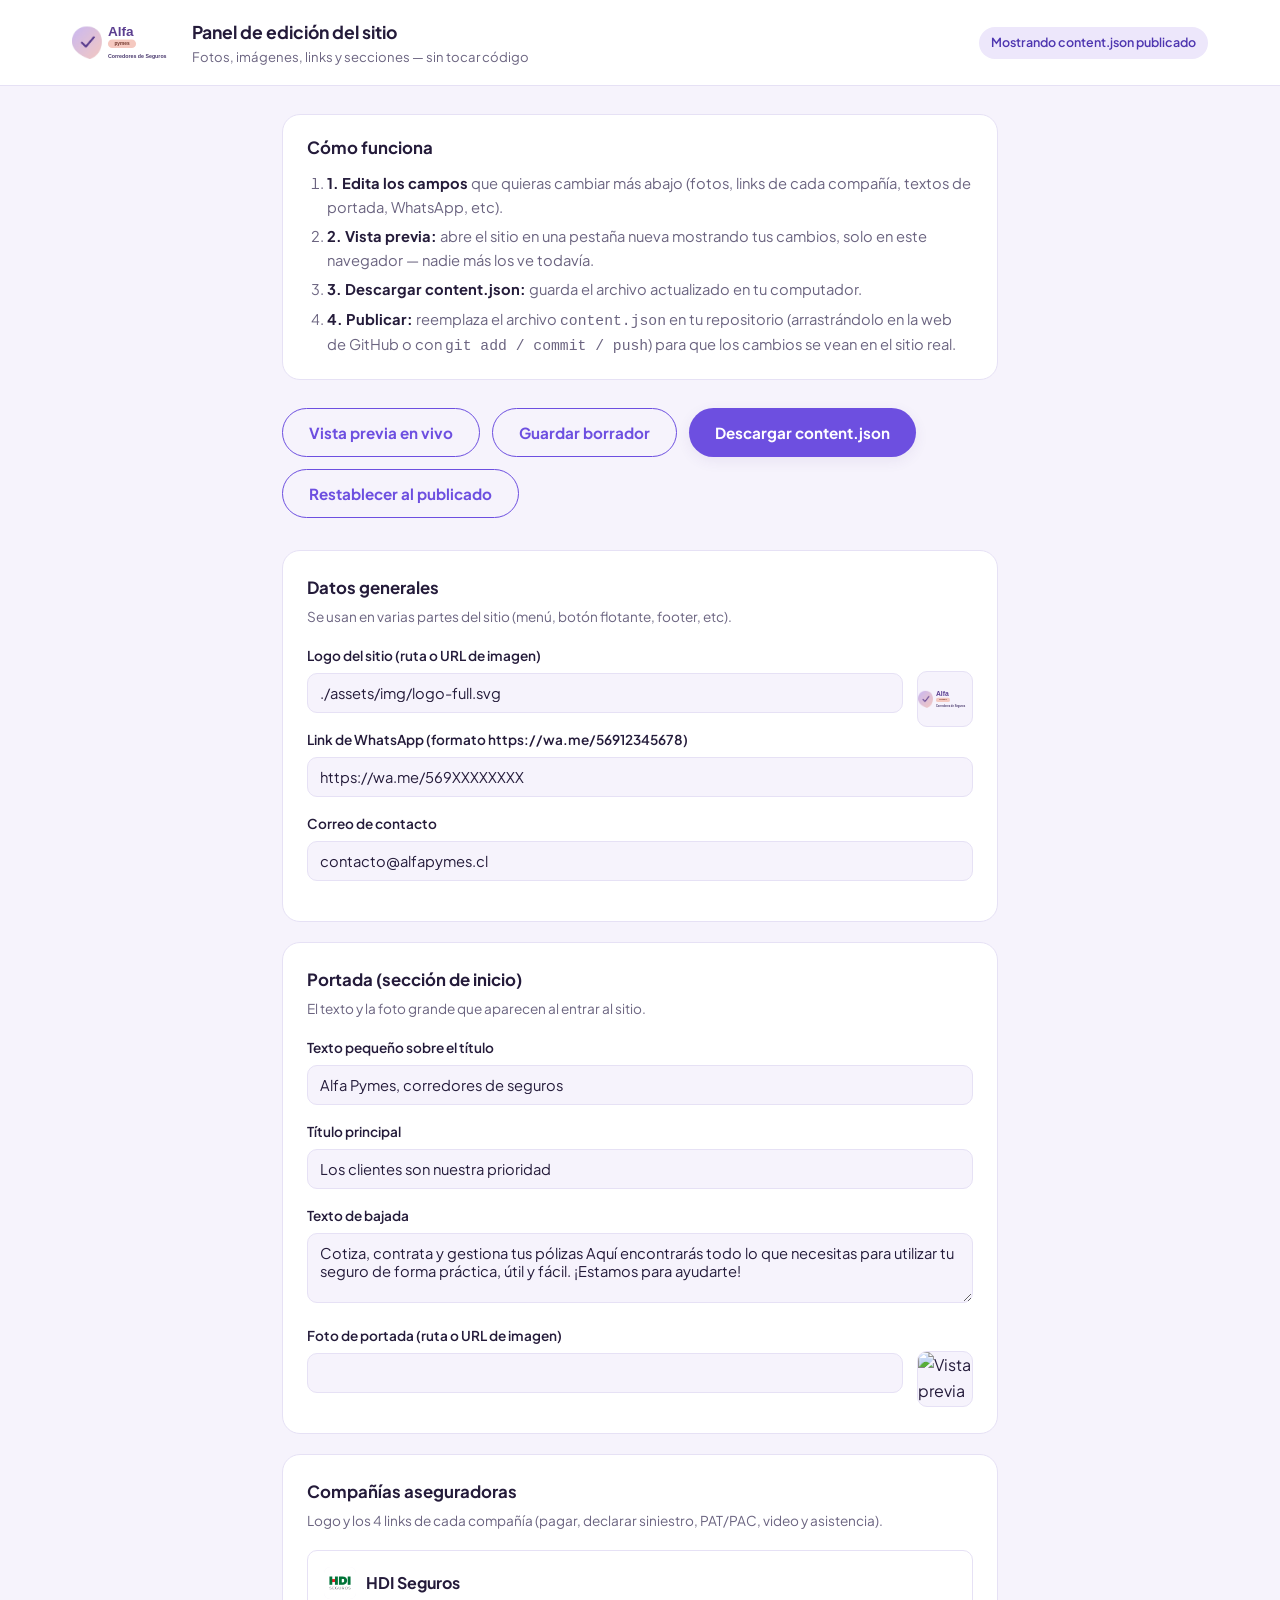
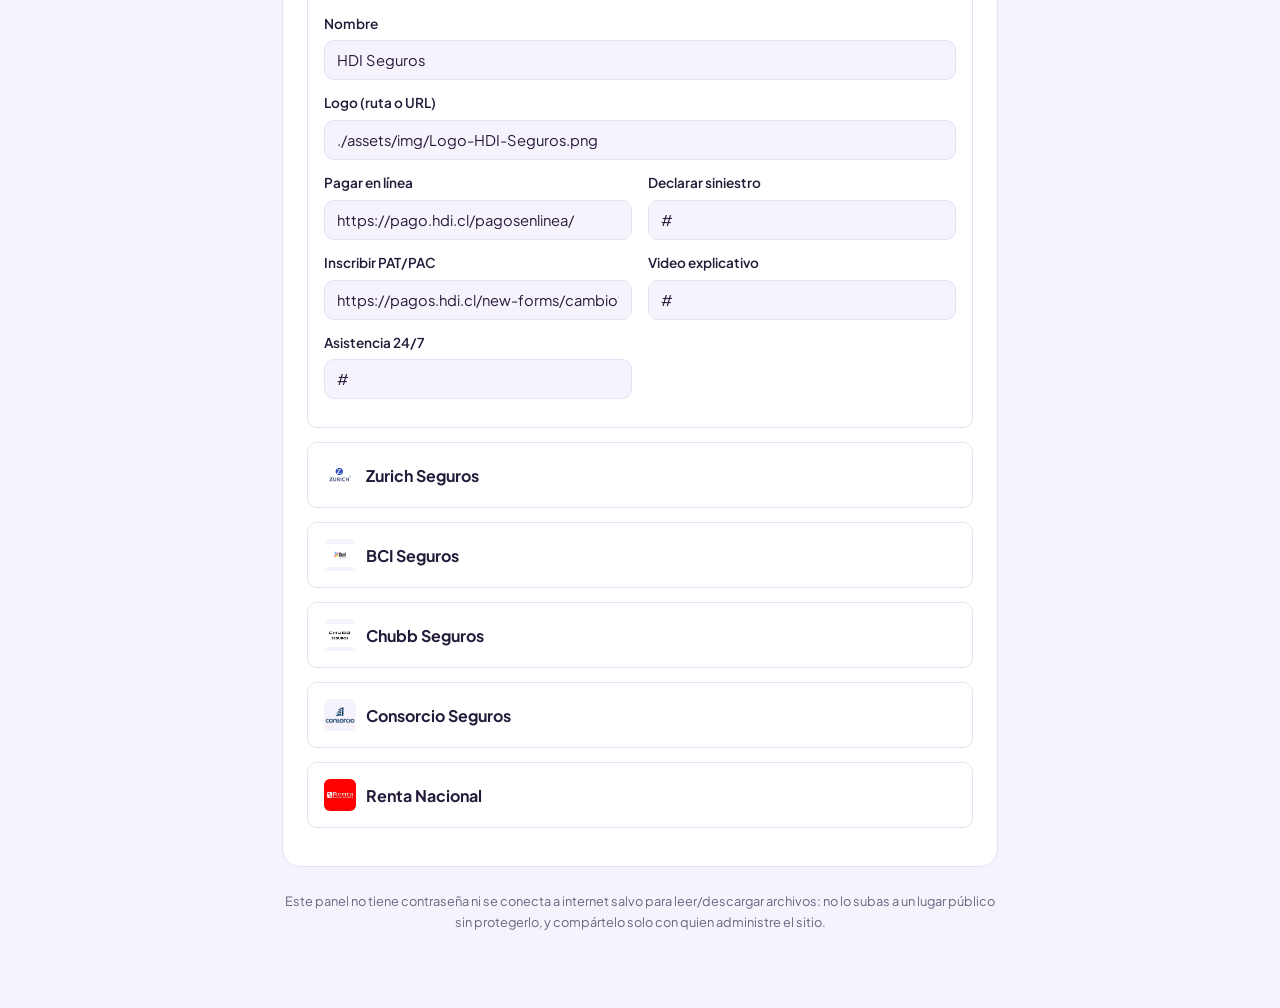
==== admin.html @ 81bb31bd "Fix: botón WhatsApp superpuesto en menú móvil y scroll horizontal al abrir/cerrar menú" ====
<!doctype html>
<html lang="es">
  <head>
    <meta charset="UTF-8" />
    <meta name="viewport" content="width=device-width, initial-scale=1.0" />
    <title>Panel de edición — Alfa Pymes</title>
    <meta name="robots" content="noindex, nofollow" />

    <link rel="preconnect" href="https://fonts.googleapis.com" />
    <link rel="preconnect" href="https://fonts.gstatic.com" crossorigin />
    <link
      href="https://fonts.googleapis.com/css2?family=Plus+Jakarta+Sans:wght@400;500;600;700;800&display=swap"
      rel="stylesheet"
    />
    <link rel="stylesheet" href="./assets/css/style.css" />
    <link rel="stylesheet" href="./assets/css/admin.css" />
  </head>
  <body class="admin-body">
    <header class="admin-header">
      <div class="container admin-header-inner">
        <div style="display:flex; align-items:center; gap:12px;">
          <img src="./assets/img/logo-full.svg" alt="Alfa Pymes" class="logo-img" />
          <div>
            <h1>Panel de edición del sitio</h1>
            <p>Fotos, imágenes, links y secciones — sin tocar código</p>
          </div>
        </div>
        <span id="admin-status" class="admin-status">Cargando…</span>
      </div>
    </header>

    <main class="container" style="max-width: 780px;">
      <div class="admin-intro">
        <h2>Cómo funciona</h2>
        <ol>
          <li><strong>1. Edita los campos</strong> que quieras cambiar más abajo (fotos, links de cada compañía, textos de portada, WhatsApp, etc).</li>
          <li><strong>2. Vista previa:</strong> abre el sitio en una pestaña nueva mostrando tus cambios, solo en este navegador — nadie más los ve todavía.</li>
          <li><strong>3. Descargar content.json:</strong> guarda el archivo actualizado en tu computador.</li>
          <li><strong>4. Publicar:</strong> reemplaza el archivo <code>content.json</code> en tu repositorio (arrastrándolo en la web de GitHub o con <code>git add / commit / push</code>) para que los cambios se vean en el sitio real.</li>
        </ol>
      </div>

      <div class="admin-actions">
        <button id="btn-preview" class="btn btn-outline" type="button">Vista previa en vivo</button>
        <button id="btn-save-draft" class="btn btn-outline" type="button">Guardar borrador</button>
        <button id="btn-download" class="btn btn-primary" type="button">Descargar content.json</button>
        <button id="btn-reset" class="btn btn-outline" type="button">Restablecer al publicado</button>
      </div>

      <!-- ============ DATOS GENERALES ============ -->
      <section class="admin-section">
        <h2>Datos generales</h2>
        <p class="hint">Se usan en varias partes del sitio (menú, botón flotante, footer, etc).</p>

        <div class="admin-field-row">
          <div class="admin-field">
            <label for="site.logoUrl">Logo del sitio (ruta o URL de imagen)</label>
            <input type="text" id="site.logoUrl" data-path="site.logoUrl" data-preview="preview-logo" />
          </div>
          <img id="preview-logo" class="admin-preview-thumb" alt="Vista previa del logo" />
        </div>

        <div class="admin-field">
          <label for="site.whatsappUrl">Link de WhatsApp (formato https://wa.me/56912345678)</label>
          <input type="text" id="site.whatsappUrl" data-path="site.whatsappUrl" />
        </div>

        <div class="admin-field">
          <label for="site.email">Correo de contacto</label>
          <input type="text" id="site.email" data-path="site.email" />
        </div>
      </section>

      <!-- ============ PORTADA / HERO ============ -->
      <section class="admin-section">
        <h2>Portada (sección de inicio)</h2>
        <p class="hint">El texto y la foto grande que aparecen al entrar al sitio.</p>

        <div class="admin-field">
          <label for="hero.eyebrow">Texto pequeño sobre el título</label>
          <input type="text" id="hero.eyebrow" data-path="hero.eyebrow" />
        </div>
        <div class="admin-field">
          <label for="hero.titulo">Título principal</label>
          <input type="text" id="hero.titulo" data-path="hero.titulo" />
        </div>
        <div class="admin-field">
          <label for="hero.bajada">Texto de bajada</label>
          <textarea id="hero.bajada" data-path="hero.bajada"></textarea>
        </div>
        <div class="admin-field-row">
          <div class="admin-field">
            <label for="hero.imagenUrl">Foto de portada (ruta o URL de imagen)</label>
            <input type="text" id="hero.imagenUrl" data-path="hero.imagenUrl" data-preview="preview-hero" />
          </div>
          <img id="preview-hero" class="admin-preview-thumb" alt="Vista previa de la foto de portada" />
        </div>
      </section>

      <!-- ============ COMPAÑÍAS ============ -->
      <section class="admin-section">
        <h2>Compañías aseguradoras</h2>
        <p class="hint">Logo y los 4 links de cada compañía (pagar, declarar siniestro, PAT/PAC, video y asistencia).</p>

        <!-- Se repite un bloque por cada una de las 6 compañías (índice 0 a 5) -->
        <details class="company-block" open>
          <summary><img id="preview-c0" alt="" /> HDI Seguros</summary>
          <div class="admin-field">
            <label for="companias.0.nombre">Nombre</label>
            <input type="text" id="companias.0.nombre" data-path="companias.0.nombre" />
          </div>
          <div class="admin-field-row">
            <div class="admin-field">
              <label for="companias.0.logoUrl">Logo (ruta o URL)</label>
              <input type="text" id="companias.0.logoUrl" data-path="companias.0.logoUrl" data-preview="preview-c0" />
            </div>
          </div>
          <div class="grid-2">
            <div class="admin-field"><label for="companias.0.pagarUrl">Pagar en línea</label><input type="text" id="companias.0.pagarUrl" data-path="companias.0.pagarUrl" /></div>
            <div class="admin-field"><label for="companias.0.siniestroUrl">Declarar siniestro</label><input type="text" id="companias.0.siniestroUrl" data-path="companias.0.siniestroUrl" /></div>
            <div class="admin-field"><label for="companias.0.patpacUrl">Inscribir PAT/PAC</label><input type="text" id="companias.0.patpacUrl" data-path="companias.0.patpacUrl" /></div>
            <div class="admin-field"><label for="companias.0.videoUrl">Video explicativo</label><input type="text" id="companias.0.videoUrl" data-path="companias.0.videoUrl" /></div>
            <div class="admin-field"><label for="companias.0.asistenciaUrl">Asistencia 24/7</label><input type="text" id="companias.0.asistenciaUrl" data-path="companias.0.asistenciaUrl" /></div>
          </div>
        </details>

        <details class="company-block">
          <summary><img id="preview-c1" alt="" /> Zurich Seguros</summary>
          <div class="admin-field">
            <label for="companias.1.nombre">Nombre</label>
            <input type="text" id="companias.1.nombre" data-path="companias.1.nombre" />
          </div>
          <div class="admin-field-row">
            <div class="admin-field">
              <label for="companias.1.logoUrl">Logo (ruta o URL)</label>
              <input type="text" id="companias.1.logoUrl" data-path="companias.1.logoUrl" data-preview="preview-c1" />
            </div>
          </div>
          <div class="grid-2">
            <div class="admin-field"><label for="companias.1.pagarUrl">Pagar en línea</label><input type="text" id="companias.1.pagarUrl" data-path="companias.1.pagarUrl" /></div>
            <div class="admin-field"><label for="companias.1.siniestroUrl">Declarar siniestro</label><input type="text" id="companias.1.siniestroUrl" data-path="companias.1.siniestroUrl" /></div>
            <div class="admin-field"><label for="companias.1.patpacUrl">Inscribir PAT/PAC</label><input type="text" id="companias.1.patpacUrl" data-path="companias.1.patpacUrl" /></div>
            <div class="admin-field"><label for="companias.1.videoUrl">Video explicativo</label><input type="text" id="companias.1.videoUrl" data-path="companias.1.videoUrl" /></div>
            <div class="admin-field"><label for="companias.1.asistenciaUrl">Asistencia 24/7</label><input type="text" id="companias.1.asistenciaUrl" data-path="companias.1.asistenciaUrl" /></div>
          </div>
        </details>

        <details class="company-block">
          <summary><img id="preview-c2" alt="" /> BCI Seguros</summary>
          <div class="admin-field">
            <label for="companias.2.nombre">Nombre</label>
            <input type="text" id="companias.2.nombre" data-path="companias.2.nombre" />
          </div>
          <div class="admin-field-row">
            <div class="admin-field">
              <label for="companias.2.logoUrl">Logo (ruta o URL)</label>
              <input type="text" id="companias.2.logoUrl" data-path="companias.2.logoUrl" data-preview="preview-c2" />
            </div>
          </div>
          <div class="grid-2">
            <div class="admin-field"><label for="companias.2.pagarUrl">Pagar en línea</label><input type="text" id="companias.2.pagarUrl" data-path="companias.2.pagarUrl" /></div>
            <div class="admin-field"><label for="companias.2.siniestroUrl">Declarar siniestro</label><input type="text" id="companias.2.siniestroUrl" data-path="companias.2.siniestroUrl" /></div>
            <div class="admin-field"><label for="companias.2.patpacUrl">Inscribir PAT/PAC</label><input type="text" id="companias.2.patpacUrl" data-path="companias.2.patpacUrl" /></div>
            <div class="admin-field"><label for="companias.2.videoUrl">Video explicativo</label><input type="text" id="companias.2.videoUrl" data-path="companias.2.videoUrl" /></div>
            <div class="admin-field"><label for="companias.2.asistenciaUrl">Asistencia 24/7</label><input type="text" id="companias.2.asistenciaUrl" data-path="companias.2.asistenciaUrl" /></div>
          </div>
        </details>

        <details class="company-block">
          <summary><img id="preview-c3" alt="" /> Chubb Seguros</summary>
          <div class="admin-field">
            <label for="companias.3.nombre">Nombre</label>
            <input type="text" id="companias.3.nombre" data-path="companias.3.nombre" />
          </div>
          <div class="admin-field-row">
            <div class="admin-field">
              <label for="companias.3.logoUrl">Logo (ruta o URL)</label>
              <input type="text" id="companias.3.logoUrl" data-path="companias.3.logoUrl" data-preview="preview-c3" />
            </div>
          </div>
          <div class="grid-2">
            <div class="admin-field"><label for="companias.3.pagarUrl">Pagar en línea</label><input type="text" id="companias.3.pagarUrl" data-path="companias.3.pagarUrl" /></div>
            <div class="admin-field"><label for="companias.3.siniestroUrl">Declarar siniestro</label><input type="text" id="companias.3.siniestroUrl" data-path="companias.3.siniestroUrl" /></div>
            <div class="admin-field"><label for="companias.3.patpacUrl">Inscribir PAT/PAC</label><input type="text" id="companias.3.patpacUrl" data-path="companias.3.patpacUrl" /></div>
            <div class="admin-field"><label for="companias.3.videoUrl">Video explicativo</label><input type="text" id="companias.3.videoUrl" data-path="companias.3.videoUrl" /></div>
            <div class="admin-field"><label for="companias.3.asistenciaUrl">Asistencia 24/7</label><input type="text" id="companias.3.asistenciaUrl" data-path="companias.3.asistenciaUrl" /></div>
          </div>
        </details>

        <details class="company-block">
          <summary><img id="preview-c4" alt="" /> Consorcio Seguros</summary>
          <div class="admin-field">
            <label for="companias.4.nombre">Nombre</label>
            <input type="text" id="companias.4.nombre" data-path="companias.4.nombre" />
          </div>
          <div class="admin-field-row">
            <div class="admin-field">
              <label for="companias.4.logoUrl">Logo (ruta o URL)</label>
              <input type="text" id="companias.4.logoUrl" data-path="companias.4.logoUrl" data-preview="preview-c4" />
            </div>
          </div>
          <div class="grid-2">
            <div class="admin-field"><label for="companias.4.pagarUrl">Pagar en línea</label><input type="text" id="companias.4.pagarUrl" data-path="companias.4.pagarUrl" /></div>
            <div class="admin-field"><label for="companias.4.siniestroUrl">Declarar siniestro</label><input type="text" id="companias.4.siniestroUrl" data-path="companias.4.siniestroUrl" /></div>
            <div class="admin-field"><label for="companias.4.patpacUrl">Inscribir PAT/PAC</label><input type="text" id="companias.4.patpacUrl" data-path="companias.4.patpacUrl" /></div>
            <div class="admin-field"><label for="companias.4.videoUrl">Video explicativo</label><input type="text" id="companias.4.videoUrl" data-path="companias.4.videoUrl" /></div>
            <div class="admin-field"><label for="companias.4.asistenciaUrl">Asistencia 24/7</label><input type="text" id="companias.4.asistenciaUrl" data-path="companias.4.asistenciaUrl" /></div>
          </div>
        </details>

        <details class="company-block">
          <summary><img id="preview-c5" alt="" /> Renta Nacional</summary>
          <div class="admin-field">
            <label for="companias.5.nombre">Nombre</label>
            <input type="text" id="companias.5.nombre" data-path="companias.5.nombre" />
          </div>
          <div class="admin-field-row">
            <div class="admin-field">
              <label for="companias.5.logoUrl">Logo (ruta o URL)</label>
              <input type="text" id="companias.5.logoUrl" data-path="companias.5.logoUrl" data-preview="preview-c5" />
            </div>
          </div>
          <div class="grid-2">
            <div class="admin-field"><label for="companias.5.pagarUrl">Pagar en línea</label><input type="text" id="companias.5.pagarUrl" data-path="companias.5.pagarUrl" /></div>
            <div class="admin-field"><label for="companias.5.siniestroUrl">Declarar siniestro</label><input type="text" id="companias.5.siniestroUrl" data-path="companias.5.siniestroUrl" /></div>
            <div class="admin-field"><label for="companias.5.patpacUrl">Inscribir PAT/PAC</label><input type="text" id="companias.5.patpacUrl" data-path="companias.5.patpacUrl" /></div>
            <div class="admin-field"><label for="companias.5.videoUrl">Video explicativo</label><input type="text" id="companias.5.videoUrl" data-path="companias.5.videoUrl" /></div>
            <div class="admin-field"><label for="companias.5.asistenciaUrl">Asistencia 24/7</label><input type="text" id="companias.5.asistenciaUrl" data-path="companias.5.asistenciaUrl" /></div>
          </div>
        </details>
      </section>

      <p style="font-size:0.8rem; color:var(--color-text-light); text-align:center; margin-top:24px;">
        Este panel no tiene contraseña ni se conecta a internet salvo para leer/descargar archivos:
        no lo subas a un lugar público sin protegerlo, y compártelo solo con quien administre el sitio.
      </p>
    </main>

    <div id="admin-toast" class="admin-toast"></div>

    <script src="./assets/js/admin.js"></script>
  </body>
</html>
---- assets/css/style.css ----
/* ============================================
   ALFA PYMES - style.css (mobile-first)
   ============================================ */

*, *::before, *::after { margin: 0; padding: 0; box-sizing: border-box; }

html { scroll-behavior: smooth; scroll-padding-top: 90px; overflow-x: hidden; }
body { overflow-x: hidden; }

img { max-width: 100%; display: block; }
a { text-decoration: none; color: inherit; }
ul { list-style: none; }
button { font-family: inherit; cursor: pointer; border: none; background: none; }

:root {
  --color-primary: #6d4fe0;
  --color-primary-dark: #4e36b0;
  --color-primary-light: #ede7fb;

  --color-accent: #ee9a76;
  --color-accent-soft: #fbe4d8;

  --color-text: #241b3a;
  --color-text-light: #6b6480;

  --color-bg: #ffffff;
  --color-bg-alt: #f6f3fc;
  --color-border: #e6e1f5;

  --footer-bg: #1f1330;

  --font-main: 'Plus Jakarta Sans', sans-serif;
  --container-width: 1200px;
  --radius: 18px;
  --radius-sm: 10px;
  --transition: 0.25s ease;

  --shadow-sm: 0 4px 14px rgba(76, 47, 143, 0.08);
  --shadow-md: 0 12px 32px rgba(76, 47, 143, 0.14);
}

body {
  font-family: var(--font-main);
  color: var(--color-text);
  line-height: 1.6;
  background: var(--color-bg);
}

.container { max-width: var(--container-width); margin: 0 auto; padding-left: 20px; padding-right: 20px; }

.eyebrow {
  font-size: 0.78rem;
  font-weight: 700;
  letter-spacing: 1.5px;
  text-transform: uppercase;
  color: var(--color-primary);
  margin-bottom: 10px;
}
.eyebrow-center { text-align: center; }

.section-title {
  text-align: center;
  font-size: clamp(1.5rem, 4.5vw, 2.1rem);
  font-weight: 800;
  margin-bottom: 12px;
}

.section-lead {
  text-align: center;
  color: var(--color-text-light);
  max-width: 560px;
  margin: 0 auto 36px;
}

/* --------- BOTONES --------- */
.btn {
  display: inline-block;
  padding: 14px 26px;
  border-radius: 999px;
  font-weight: 700;
  font-size: 0.95rem;
  text-align: center;
  transition: transform var(--transition), box-shadow var(--transition), background var(--transition), color var(--transition);
}
.btn-block { width: 100%; }

.btn-primary { background: var(--color-primary); color: #fff; box-shadow: var(--shadow-sm); }
.btn-primary:hover { background: var(--color-primary-dark); transform: translateY(-2px); box-shadow: var(--shadow-md); }

.btn-outline { background: transparent; color: var(--color-primary); border: 1.5px solid var(--color-primary); }
.btn-outline:hover { background: var(--color-primary-light); }

.btn-nav { padding: 10px 20px; font-size: 0.85rem; }

.btn[disabled] { opacity: 0.65; cursor: not-allowed; pointer-events: none; }

/* --------- VALIDACIÓN DE FORMULARIOS --------- */
.field-error {
  display: block;
  color: #c0392b;
  font-size: 0.78rem;
  font-weight: 600;
  line-height: 1.3;
}
.field-error:empty { display: none; }

.is-invalid { border-color: #c0392b !important; background: #fdf1ef !important; }

/* --------- RESULTADO DE COTIZACIÓN --------- */
.quote-result {
  margin-top: 18px;
  background: var(--color-primary-light);
  border: 1px solid var(--color-primary);
  border-radius: var(--radius-sm);
  padding: 14px 16px;
}
.quote-result strong { display: block; color: var(--color-primary-dark); font-size: 1rem; margin-bottom: 4px; }
.quote-result p { font-size: 0.85rem; color: var(--color-text-light); margin: 0; }

/* --------- MENSAJE DE ÉXITO (formularios) --------- */
.form-success {
  background: var(--color-bg-alt);
  border-radius: var(--radius);
  padding: 44px 24px;
  max-width: 720px;
  margin: 0 auto;
  text-align: center;
}
.form-success .material-symbols-outlined { font-size: 44px; color: var(--color-primary); margin-bottom: 10px; }
.form-success h3 { font-size: 1.2rem; margin-bottom: 8px; }
.form-success p { color: var(--color-text-light); margin-bottom: 20px; }

/* --------- SKIP LINK --------- */
.skip-link {
  position: absolute; top: -100px; left: 16px;
  background: var(--color-primary); color: #fff;
  padding: 12px 20px; border-radius: var(--radius-sm);
  z-index: 1000; transition: top var(--transition);
}
.skip-link:focus { top: 16px; }

/* --------- HEADER / NAV --------- */
.main-header {
  position: sticky; top: 0; z-index: 100;
  background: rgba(255, 255, 255, 0.95);
  backdrop-filter: blur(8px);
  transition: box-shadow var(--transition);
}
.main-header.scrolled { box-shadow: var(--shadow-sm); }

.nav-container {
  display: flex; align-items: center; justify-content: space-between;
  gap: 16px; padding-top: 14px; padding-bottom: 14px;
}

.logo { display: flex; align-items: center; }
.logo-img { height: 56px; width: auto; }

.nav-menu {
  position: fixed; top: 0; right: -100%;
  height: 100vh; width: 75%; max-width: 300px;
  background: #fff;
  display: flex; flex-direction: column; align-items: flex-start; gap: 22px;
  padding: 100px 32px;
  box-shadow: var(--shadow-md);
  transition: right var(--transition);
  z-index: 150;
}
.nav-menu.open { right: 0; }

/* Bloquea el scroll del body mientras el menú móvil está abierto (evita el "salto"/desplazamiento) */
body.menu-open { position: fixed; left: 0; right: 0; width: 100%; }

.nav-menu a {
  position: relative;
  font-weight: 600;
  color: var(--color-text-light);
  padding: 4px 0;
  transition: color var(--transition);
}
.nav-menu a:hover, .nav-menu a.active { color: var(--color-primary); }

.nav-actions { display: none; }

.menu-toggle {
  display: block;
  font-size: 28px;
  line-height: 0;
  color: var(--color-primary-dark);
}

/* --------- HERO --------- */
.hero-section {
  padding-top: 40px;
  padding-bottom: 48px;
  background: var(--color-bg-alt);
  overflow: hidden;
}

.hero-container {
  display: grid;
  grid-template-columns: 1fr;
  gap: 36px;
  align-items: start;
}

.hero-content h1 {
  font-size: clamp(2rem, 7vw, 2.75rem);
  font-weight: 800;
  line-height: 1.15;
  margin-bottom: 16px;
}

.hero-lead {
  color: var(--color-text-light);
  margin-bottom: 24px;
  font-size: 1rem;
}

.hero-ctas { display: flex; flex-wrap: wrap; gap: 12px; margin-bottom: 28px; }

.trust-list { display: flex; flex-direction: column; gap: 10px; }
.trust-list li { display: flex; align-items: center; gap: 8px; font-size: 0.9rem; color: var(--color-text-light); font-weight: 600; }
.trust-list .material-symbols-outlined { font-size: 20px; color: var(--color-primary); }

/* Imagen del hero (reemplaza la antigua tarjeta cotizadora) */
.hero-image {
  border-radius: var(--radius);
  box-shadow: var(--shadow-md);
  overflow: hidden;
  background: var(--color-primary-light);
  aspect-ratio: 4 / 5;
}
.hero-image img {
  width: 100%;
  height: 100%;
  object-fit: cover;
  display: block;
}

/* --------- SERVICIOS (prioridad #1) --------- */
.services-section { padding-top: 56px; padding-bottom: 56px; }

.grid-services {
  display: grid;
  grid-template-columns: 1fr;
  gap: 18px;
}

.service-card {
  display: block;
  background: #fff;
  border: 1px solid var(--color-border);
  border-radius: var(--radius);
  padding: 26px 22px;
  transition: transform var(--transition), box-shadow var(--transition), border-color var(--transition);
}
.service-card:hover { transform: translateY(-4px); box-shadow: var(--shadow-md); border-color: transparent; }

.service-icon {
  display: inline-flex; align-items: center; justify-content: center;
  width: 44px; height: 44px;
  border-radius: 12px;
  font-size: 22px;
  margin-bottom: 14px;
}
.icon-a { background: var(--color-primary-light); color: var(--color-primary); }
.icon-b { background: #e3f0fd; color: #2f80ed; }
.icon-c { background: #e3f7ef; color: #16a37a; }
.icon-d { background: var(--color-accent-soft); color: #d97744; }

.service-card h3 { font-size: 1.05rem; margin-bottom: 6px; }
.service-card p { color: var(--color-text-light); font-size: 0.9rem; margin-bottom: 14px; }

.service-link {
  display: inline-flex; align-items: center; gap: 4px;
  font-weight: 700; font-size: 0.85rem; color: var(--color-primary);
}
.service-link .material-symbols-outlined { font-size: 16px; transition: transform var(--transition); }
.service-card:hover .service-link .material-symbols-outlined { transform: translateX(3px); }

/* --------- COMPAÑÍAS (consolidado) --------- */
.companies-section { padding-top: 56px; padding-bottom: 56px; background: var(--color-bg-alt); }

.companies-layout { display: flex; flex-direction: column; gap: 20px; margin-bottom: 20px; }

.grid-companies { display: grid; grid-template-columns: 1fr; gap: 14px; }

.company-card {
  background: #fff;
  border-radius: var(--radius);
  border: 1px solid var(--color-border);
  overflow: hidden;
}
.company-card summary {
  display: flex; align-items: center; gap: 12px;
  padding: 18px 20px;
  cursor: pointer;
  list-style: none;
  font-weight: 700;
}
.company-card summary::-webkit-details-marker { display: none; }

.company-badge {
  width: 40px; height: 40px;
  border-radius: 50%;
  background: var(--color-primary-light);
  color: var(--color-primary);
  display: flex; align-items: center; justify-content: center;
  font-size: 0.75rem; font-weight: 800;
  flex-shrink: 0;
}
.company-logo {
    width: 40px;
    height: 40px;
    border-radius: 50%;
    object-fit: cover;
    flex-shrink: 0;
}

.company-name { flex: 1; }
.chevron { transition: transform var(--transition); color: var(--color-text-light); }
.company-card[open] .chevron { transform: rotate(180deg); }

.company-links { padding: 0 20px 18px; display: flex; flex-direction: column; gap: 10px; }
.company-links a {
  display: flex; align-items: center; justify-content: space-between;
  font-size: 0.9rem; font-weight: 600; color: var(--color-text-light);
  padding: 8px 12px;
  background: var(--color-bg-alt);
  border-radius: var(--radius-sm);
  transition: background var(--transition), color var(--transition);
}
.company-links a:hover { background: var(--color-primary-light); color: var(--color-primary); }
.company-links .material-symbols-outlined { font-size: 16px; }
.tag-video {
  font-size: 0.7rem; font-weight: 800; text-transform: uppercase;
  color: var(--color-primary); background: var(--color-primary-light);
  padding: 2px 8px; border-radius: 999px;
}

.video-card {
  background: linear-gradient(160deg, var(--color-primary), var(--color-primary-dark));
  border-radius: var(--radius);
  padding: 32px 24px;
  color: #fff;
  text-align: center;
}
.play-btn {
  width: 56px; height: 56px; border-radius: 50%;
  background: rgba(255,255,255,0.2);
  display: flex; align-items: center; justify-content: center;
  margin: 0 auto 16px;
  transition: transform var(--transition), background var(--transition);
}
.play-btn:hover { background: rgba(255,255,255,0.32); transform: scale(1.06); }
.play-btn .material-symbols-outlined { font-size: 28px; color: #fff; }
.video-card h3 { margin-bottom: 6px; }
.video-card p { color: rgba(255,255,255,0.85); font-size: 0.9rem; }

.companies-note { text-align: center; color: var(--color-text-light); font-size: 0.85rem; }

/* --------- CTA SINIESTRO --------- */
.claim-cta { padding-top: 48px; padding-bottom: 48px; }
.claim-cta-inner {
  background: linear-gradient(120deg, var(--color-accent-soft), #fbeee6);
  border-radius: var(--radius);
  padding: 32px 26px;
  display: flex;
  flex-direction: column;
  gap: 22px;
}
.claim-cta-inner h2 { font-size: 1.4rem; margin-bottom: 8px; }
.claim-cta-inner p { color: var(--color-text-light); }
.claim-cta-actions { display: flex; flex-wrap: wrap; gap: 12px; }

/* --------- COTIZA POR RAMO --------- */
.quote-ramo-section { padding-top: 56px; padding-bottom: 56px; }

.grid-ramos { display: grid; grid-template-columns: 1fr; gap: 18px; }
.ramo-card {
  background: #fff; border: 1px solid var(--color-border); border-radius: var(--radius);
  padding: 28px 24px; text-align: center;
  transition: transform var(--transition), box-shadow var(--transition);
}
.ramo-card:hover { transform: translateY(-4px); box-shadow: var(--shadow-md); }
.ramo-icon {
  width: 56px; height: 56px; border-radius: 16px;
  background: var(--color-primary-light); color: var(--color-primary);
  display: flex; align-items: center; justify-content: center;
  font-size: 26px; margin: 0 auto 16px;
}
.ramo-card h3 { font-size: 1.1rem; margin-bottom: 8px; }
.ramo-card p { color: var(--color-text-light); font-size: 0.9rem; margin-bottom: 20px; }

/* --------- SOLICITUD DE INSPECCIÓN --------- */
.inspection-section { padding-top: 56px; padding-bottom: 56px; }
.inspection-form {
  background: var(--color-bg-alt);
  border-radius: var(--radius);
  padding: 28px 24px;
  max-width: 720px;
  margin: 0 auto;
}
.form-grid { display: grid; grid-template-columns: 1fr; gap: 16px; margin-bottom: 20px; }
.form-group { display: flex; flex-direction: column; gap: 6px; }
.form-group label { font-size: 0.8rem; font-weight: 700; color: var(--color-text-light); }
.form-group input, .form-group select, .form-group textarea {
  width: 100%; padding: 12px 14px;
  border: 1.5px solid var(--color-border);
  border-radius: var(--radius-sm);
  font-family: inherit; font-size: 0.95rem;
  background: #fff;
  transition: border-color var(--transition);
}
.form-group input:focus, .form-group select:focus, .form-group textarea:focus { outline: none; border-color: var(--color-primary); }

/* --------- NUEVOS CLIENTES --------- */
.new-clients-section { padding-top: 56px; padding-bottom: 56px; }
.grid-steps { display: grid; grid-template-columns: 1fr; gap: 18px; margin-bottom: 32px; }
.step-card {
  background: #fff; border: 1px solid var(--color-border); border-radius: var(--radius);
  padding: 26px 22px;
}
.step-number {
  display: inline-flex; align-items: center; justify-content: center;
  width: 34px; height: 34px; border-radius: 50%;
  background: var(--color-primary); color: #fff;
  font-weight: 800; font-size: 0.9rem;
  margin-bottom: 14px;
}
.step-card h3 { font-size: 1.05rem; margin-bottom: 6px; }
.step-card p { color: var(--color-text-light); font-size: 0.9rem; }
.new-clients-cta { text-align: center; }

/* --------- QUIÉNES SOMOS --------- */
.about-section { padding-top: 56px; padding-bottom: 56px; background: var(--color-bg-alt); }
.about-container { display: grid; grid-template-columns: 1fr; gap: 32px; align-items: center; }
.about-content h2 { font-size: clamp(1.4rem, 4vw, 1.9rem); font-weight: 800; margin-bottom: 14px; }
.about-content p { color: var(--color-text-light); margin-bottom: 22px; }

.stats-card {
  background: linear-gradient(160deg, var(--color-primary), var(--color-primary-dark));
  border-radius: var(--radius);
  padding: 28px;
  display: grid;
  grid-template-columns: 1fr 1fr;
  gap: 24px;
  color: #fff;
}
.stat-number { display: block; font-size: 2rem; font-weight: 800; }
.stat-label { font-size: 0.8rem; color: rgba(255,255,255,0.85); }

/* --------- FAQ --------- */
.faq-section { padding-top: 56px; padding-bottom: 64px; max-width: 800px; }
.faq-list { display: flex; flex-direction: column; gap: 14px; }
.faq-item { border: 1px solid var(--color-border); border-radius: var(--radius-sm); padding: 18px 20px; }
.faq-item summary { font-weight: 700; cursor: pointer; list-style: none; position: relative; padding-right: 32px; }
.faq-item summary::-webkit-details-marker { display: none; }
.faq-item summary::after {
  content: '+'; position: absolute; right: 0; top: 0;
  font-size: 1.3rem; color: var(--color-primary); transition: transform var(--transition);
}
.faq-item[open] summary::after { transform: rotate(45deg); }
.faq-item p { margin-top: 12px; color: var(--color-text-light); font-size: 0.95rem; }

/* --------- FOOTER --------- */
.main-footer { background: var(--footer-bg); color: #fff; padding-top: 48px; padding-bottom: 24px; }
.footer-grid { display: grid; grid-template-columns: 1fr; gap: 32px; margin-bottom: 32px; }
.footer-brand .logo-img { height: 50px; margin-bottom: 14px; }
.footer-brand p { font-weight: 700; margin-bottom: 8px; }
.footer-tagline { font-weight: 400 !important; color: rgba(255,255,255,0.65); font-size: 0.9rem; }
.footer-col h4 { font-size: 0.85rem; text-transform: uppercase; letter-spacing: 1px; margin-bottom: 14px; color: rgba(255,255,255,0.6); }
.footer-col a { display: block; margin-bottom: 10px; font-size: 0.92rem; color: rgba(255,255,255,0.85); transition: color var(--transition); }
.footer-col a:hover { color: #fff; }

.footer-bottom {
  display: flex; flex-direction: column; gap: 6px;
  padding-top: 20px; border-top: 1px solid rgba(255,255,255,0.12);
  font-size: 0.8rem; color: rgba(255,255,255,0.55);
}

/* --------- WHATSAPP FLOTANTE --------- */
.whatsapp-btn {
  position: fixed; bottom: 20px; right: 20px; width: 56px; height: 56px;
  background: #25d366; border-radius: 50%;
  display: flex; align-items: center; justify-content: center;
  box-shadow: var(--shadow-md); z-index: 120;
  transition: transform var(--transition), opacity var(--transition), visibility var(--transition);
}
.whatsapp-btn:hover { transform: scale(1.08); }

/* El menú móvil (z-index 150) queda por encima del botón flotante (z-index 120) y ambos
   comparten la esquina inferior derecha en pantallas chicas: mientras el menú está abierto,
   ocultamos el botón para que no se vea "metido" dentro del panel del menú. */
body.menu-open .whatsapp-btn { opacity: 0; visibility: hidden; pointer-events: none; }
.whatsapp-icon { width: 28px; height: 28px; }
.whatsapp-tooltip {
  position: absolute; right: 68px; background: var(--color-text); color: #fff;
  padding: 6px 12px; border-radius: 6px; font-size: 0.85rem; white-space: nowrap;
  opacity: 0; pointer-events: none; transition: opacity var(--transition);
}
.whatsapp-btn:hover .whatsapp-tooltip { opacity: 1; }


/* ============================================
   RESPONSIVE — MOBILE FIRST (min-width)
   ============================================ */

/* --------- TABLET (>= 640px) --------- */
@media (min-width: 640px) {
  .container { padding-left: 32px; padding-right: 32px; }

  .grid-services { grid-template-columns: repeat(2, 1fr); }
  .grid-companies { grid-template-columns: repeat(2, 1fr); }
  .grid-ramos { grid-template-columns: repeat(3, 1fr); }
  .grid-steps { grid-template-columns: repeat(2, 1fr); }
  .form-grid { grid-template-columns: 1fr 1fr; }
  .form-group-full { grid-column: 1 / -1; }

  .claim-cta-inner { flex-direction: row; align-items: center; justify-content: space-between; }
  .claim-cta-inner > div:first-child { flex: 1; }

  .footer-grid { grid-template-columns: 1.4fr 1fr 1fr 1fr; }
  .footer-bottom { flex-direction: row; justify-content: space-between; }

  .hero-ctas .btn { flex: 0 0 auto; }
}

/* --------- ESCRITORIO (>= 1024px) --------- */
@media (min-width: 1024px) {
  .logo-img { height: 66px; }

  .menu-toggle { display: none; }
  .nav-actions { display: flex; gap: 12px; }

  .nav-menu {
    position: static; height: auto; width: auto; max-width: none;
    flex-direction: row; align-items: center; gap: 32px; padding: 0;
    box-shadow: none; flex: 1; justify-content: center;
  }

  .hero-section { padding-top: 64px; padding-bottom: 64px; }
  .hero-container { grid-template-columns: 1.1fr 0.9fr; gap: 56px; align-items: center; }

  .services-section, .quote-ramo-section, .new-clients-section,
  .inspection-section, .companies-section, .about-section { padding-top: 88px; padding-bottom: 88px; }

  .grid-services { grid-template-columns: repeat(4, 1fr); }
  .grid-steps { grid-template-columns: repeat(4, 1fr); }

  .companies-layout { flex-direction: row; align-items: stretch; }
  .grid-companies { flex: 1.4; grid-template-columns: repeat(2, 1fr); align-content: start; }
  .video-card { flex: 1; display: flex; flex-direction: column; justify-content: center; }

  .about-container { grid-template-columns: 1.1fr 0.9fr; }

  .stats-card { grid-template-columns: repeat(2, 1fr); }
}
---- assets/css/admin.css ----
/* ============================================
   PANEL ADMIN — admin.css
   Reutiliza las variables de color/tipografía de style.css
   ============================================ */

body.admin-body {
  background: var(--color-bg-alt);
  min-height: 100vh;
  padding-bottom: 80px;
}

.admin-header {
  background: #fff;
  border-bottom: 1px solid var(--color-border);
  padding: 18px 0;
  position: sticky;
  top: 0;
  z-index: 50;
}
.admin-header-inner {
  display: flex;
  align-items: center;
  justify-content: space-between;
  gap: 16px;
  flex-wrap: wrap;
}
.admin-header .logo-img { height: 40px; }
.admin-header h1 {
  font-size: 1.1rem;
  font-weight: 700;
  color: var(--color-text);
}
.admin-header p { font-size: 0.82rem; color: var(--color-text-light); }

.admin-status {
  font-size: 0.78rem;
  font-weight: 600;
  padding: 6px 12px;
  border-radius: 999px;
  background: var(--color-primary-light);
  color: var(--color-primary-dark);
}
.admin-status.is-draft { background: var(--color-accent-soft); color: #a5461c; }

.admin-intro {
  background: #fff;
  border: 1px solid var(--color-border);
  border-radius: var(--radius);
  padding: 20px 24px;
  margin: 28px 0;
}
.admin-intro h2 { font-size: 1.05rem; margin-bottom: 10px; }
.admin-intro ol { padding-left: 20px; display: flex; flex-direction: column; gap: 6px; font-size: 0.92rem; color: var(--color-text-light); }
.admin-intro li strong { color: var(--color-text); }

.admin-actions {
  display: flex; gap: 12px; flex-wrap: wrap; margin: 20px 0 32px;
}

.admin-section {
  background: #fff;
  border: 1px solid var(--color-border);
  border-radius: var(--radius);
  padding: 24px;
  margin-bottom: 20px;
}
.admin-section h2 {
  font-size: 1.05rem;
  margin-bottom: 4px;
}
.admin-section > p.hint {
  font-size: 0.85rem;
  color: var(--color-text-light);
  margin-bottom: 18px;
}

.admin-field { margin-bottom: 16px; }
.admin-field label {
  display: block;
  font-size: 0.85rem;
  font-weight: 600;
  margin-bottom: 6px;
  color: var(--color-text);
}
.admin-field input[type="text"],
.admin-field input[type="url"],
.admin-field textarea {
  width: 100%;
  padding: 10px 12px;
  border: 1px solid var(--color-border);
  border-radius: var(--radius-sm);
  font-family: inherit;
  font-size: 0.92rem;
  color: var(--color-text);
  background: var(--color-bg-alt);
}
.admin-field input:focus, .admin-field textarea:focus {
  outline: 2px solid var(--color-primary);
  outline-offset: 1px;
  background: #fff;
}
.admin-field textarea { min-height: 70px; resize: vertical; }

.admin-field-row { display: flex; gap: 14px; align-items: flex-start; }
.admin-field-row .admin-field { flex: 1; }
.admin-preview-thumb {
  width: 56px; height: 56px; border-radius: 10px; object-fit: contain;
  background: var(--color-bg-alt); border: 1px solid var(--color-border);
  flex-shrink: 0; margin-top: 26px;
}

.company-block {
  border: 1px solid var(--color-border);
  border-radius: var(--radius-sm);
  padding: 16px;
  margin-bottom: 14px;
}
.company-block summary {
  cursor: pointer;
  font-weight: 700;
  display: flex;
  align-items: center;
  gap: 10px;
  list-style: none;
}
.company-block summary::-webkit-details-marker { display: none; }
.company-block summary img { width: 32px; height: 32px; object-fit: contain; border-radius: 6px; background: var(--color-bg-alt); }
.company-block[open] summary { margin-bottom: 14px; }
.company-block .admin-field { margin-bottom: 12px; }

.grid-2 { display: grid; grid-template-columns: 1fr 1fr; gap: 0 16px; }

.admin-toast {
  position: fixed; bottom: 20px; left: 50%; transform: translateX(-50%) translateY(20px);
  background: var(--color-text); color: #fff; padding: 12px 20px; border-radius: var(--radius-sm);
  font-size: 0.88rem; opacity: 0; pointer-events: none; transition: all 0.25s ease;
  box-shadow: var(--shadow-md); z-index: 200;
}
.admin-toast.show { opacity: 1; transform: translateX(-50%) translateY(0); }

@media (max-width: 640px) {
  .grid-2 { grid-template-columns: 1fr; }
  .admin-field-row { flex-direction: column; }
  .admin-preview-thumb { margin-top: 0; }
}
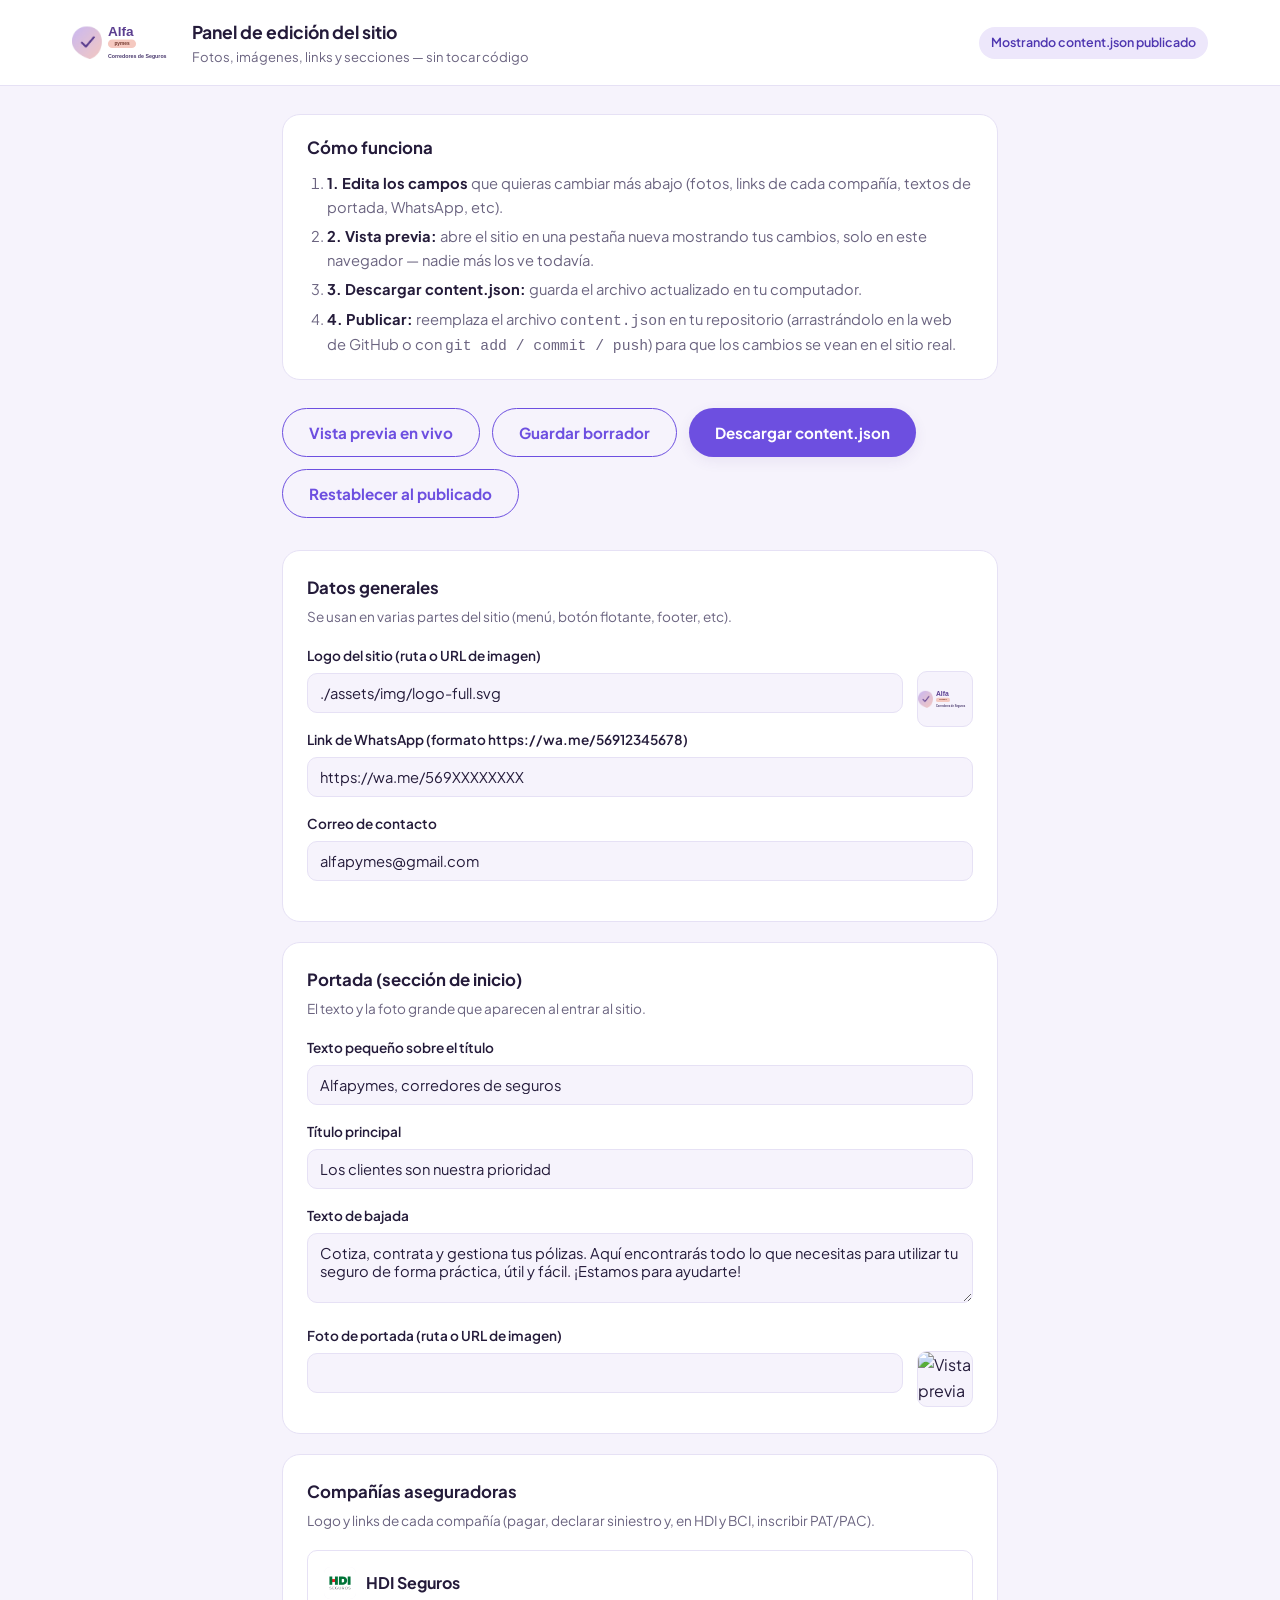
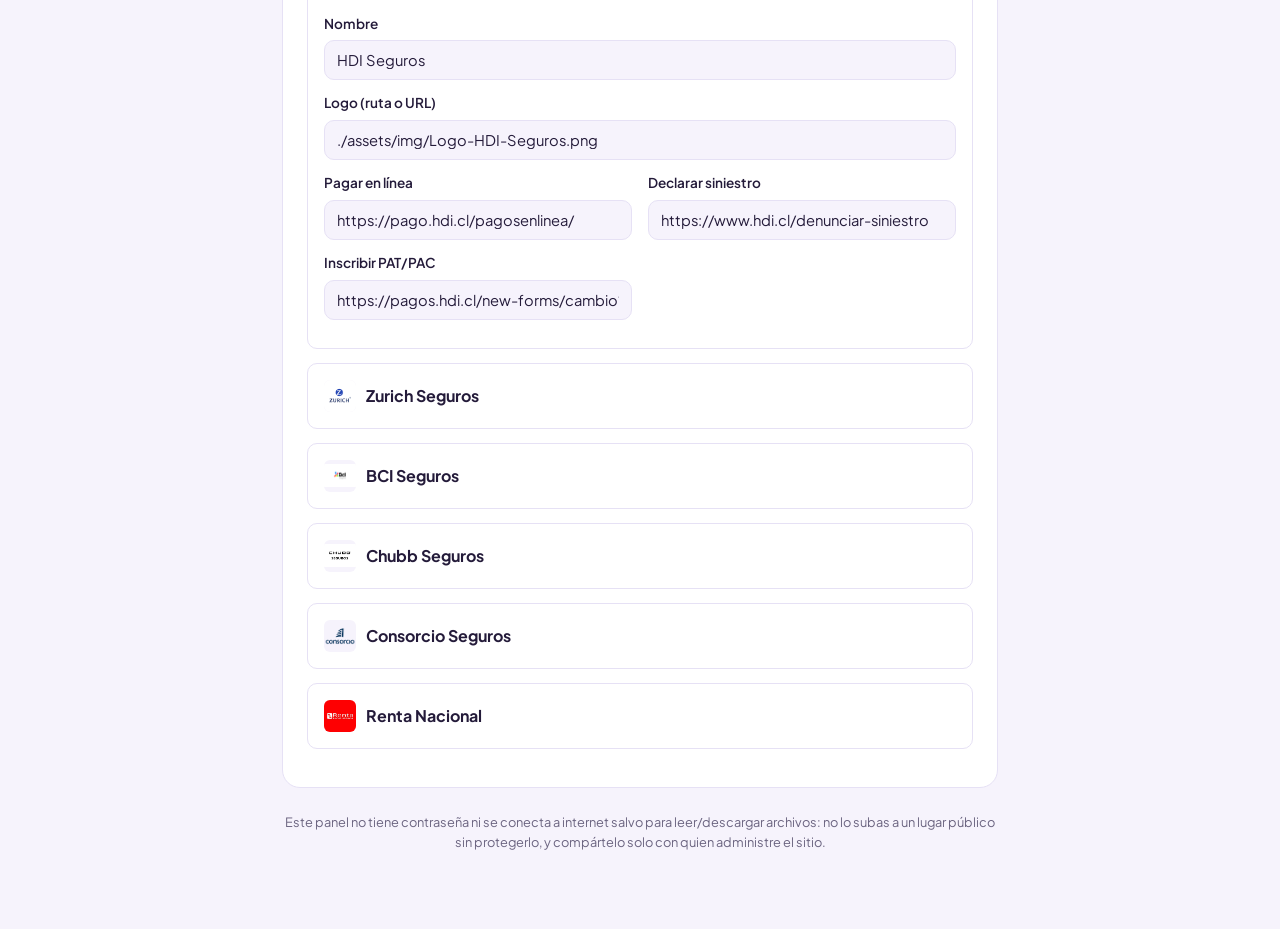
==== commit 45828057: "Aplica observaciones del cliente: asistencias, formularios y limpieza" ====
--- a/admin.html
+++ b/admin.html
@@ -3,7 +3,7 @@
   <head>
     <meta charset="UTF-8" />
     <meta name="viewport" content="width=device-width, initial-scale=1.0" />
-    <title>Panel de edición — Alfa Pymes</title>
+    <title>Panel de edición — Alfapymes</title>
     <meta name="robots" content="noindex, nofollow" />
 
     <link rel="preconnect" href="https://fonts.googleapis.com" />
@@ -19,7 +19,7 @@
     <header class="admin-header">
       <div class="container admin-header-inner">
         <div style="display:flex; align-items:center; gap:12px;">
-          <img src="./assets/img/logo-full.svg" alt="Alfa Pymes" class="logo-img" />
+          <img src="./assets/img/logo-full.svg" alt="Alfapymes" class="logo-img" />
           <div>
             <h1>Panel de edición del sitio</h1>
             <p>Fotos, imágenes, links y secciones — sin tocar código</p>
@@ -100,9 +100,9 @@
       <!-- ============ COMPAÑÍAS ============ -->
       <section class="admin-section">
         <h2>Compañías aseguradoras</h2>
-        <p class="hint">Logo y los 4 links de cada compañía (pagar, declarar siniestro, PAT/PAC, video y asistencia).</p>
-
-        <!-- Se repite un bloque por cada una de las 6 compañías (índice 0 a 5) -->
+        <p class="hint">Logo y links de cada compañía (pagar, declarar siniestro y, en HDI y BCI, inscribir PAT/PAC).</p>
+
+        <!-- Un bloque por compañía (índice 0 a 5). PAT/PAC solo existe para HDI y BCI. -->
         <details class="company-block" open>
           <summary><img id="preview-c0" alt="" /> HDI Seguros</summary>
           <div class="admin-field">
@@ -119,8 +119,6 @@
             <div class="admin-field"><label for="companias.0.pagarUrl">Pagar en línea</label><input type="text" id="companias.0.pagarUrl" data-path="companias.0.pagarUrl" /></div>
             <div class="admin-field"><label for="companias.0.siniestroUrl">Declarar siniestro</label><input type="text" id="companias.0.siniestroUrl" data-path="companias.0.siniestroUrl" /></div>
             <div class="admin-field"><label for="companias.0.patpacUrl">Inscribir PAT/PAC</label><input type="text" id="companias.0.patpacUrl" data-path="companias.0.patpacUrl" /></div>
-            <div class="admin-field"><label for="companias.0.videoUrl">Video explicativo</label><input type="text" id="companias.0.videoUrl" data-path="companias.0.videoUrl" /></div>
-            <div class="admin-field"><label for="companias.0.asistenciaUrl">Asistencia 24/7</label><input type="text" id="companias.0.asistenciaUrl" data-path="companias.0.asistenciaUrl" /></div>
           </div>
         </details>
 
@@ -139,9 +137,6 @@
           <div class="grid-2">
             <div class="admin-field"><label for="companias.1.pagarUrl">Pagar en línea</label><input type="text" id="companias.1.pagarUrl" data-path="companias.1.pagarUrl" /></div>
             <div class="admin-field"><label for="companias.1.siniestroUrl">Declarar siniestro</label><input type="text" id="companias.1.siniestroUrl" data-path="companias.1.siniestroUrl" /></div>
-            <div class="admin-field"><label for="companias.1.patpacUrl">Inscribir PAT/PAC</label><input type="text" id="companias.1.patpacUrl" data-path="companias.1.patpacUrl" /></div>
-            <div class="admin-field"><label for="companias.1.videoUrl">Video explicativo</label><input type="text" id="companias.1.videoUrl" data-path="companias.1.videoUrl" /></div>
-            <div class="admin-field"><label for="companias.1.asistenciaUrl">Asistencia 24/7</label><input type="text" id="companias.1.asistenciaUrl" data-path="companias.1.asistenciaUrl" /></div>
           </div>
         </details>
 
@@ -161,8 +156,6 @@
             <div class="admin-field"><label for="companias.2.pagarUrl">Pagar en línea</label><input type="text" id="companias.2.pagarUrl" data-path="companias.2.pagarUrl" /></div>
             <div class="admin-field"><label for="companias.2.siniestroUrl">Declarar siniestro</label><input type="text" id="companias.2.siniestroUrl" data-path="companias.2.siniestroUrl" /></div>
             <div class="admin-field"><label for="companias.2.patpacUrl">Inscribir PAT/PAC</label><input type="text" id="companias.2.patpacUrl" data-path="companias.2.patpacUrl" /></div>
-            <div class="admin-field"><label for="companias.2.videoUrl">Video explicativo</label><input type="text" id="companias.2.videoUrl" data-path="companias.2.videoUrl" /></div>
-            <div class="admin-field"><label for="companias.2.asistenciaUrl">Asistencia 24/7</label><input type="text" id="companias.2.asistenciaUrl" data-path="companias.2.asistenciaUrl" /></div>
           </div>
         </details>
 
@@ -181,9 +174,6 @@
           <div class="grid-2">
             <div class="admin-field"><label for="companias.3.pagarUrl">Pagar en línea</label><input type="text" id="companias.3.pagarUrl" data-path="companias.3.pagarUrl" /></div>
             <div class="admin-field"><label for="companias.3.siniestroUrl">Declarar siniestro</label><input type="text" id="companias.3.siniestroUrl" data-path="companias.3.siniestroUrl" /></div>
-            <div class="admin-field"><label for="companias.3.patpacUrl">Inscribir PAT/PAC</label><input type="text" id="companias.3.patpacUrl" data-path="companias.3.patpacUrl" /></div>
-            <div class="admin-field"><label for="companias.3.videoUrl">Video explicativo</label><input type="text" id="companias.3.videoUrl" data-path="companias.3.videoUrl" /></div>
-            <div class="admin-field"><label for="companias.3.asistenciaUrl">Asistencia 24/7</label><input type="text" id="companias.3.asistenciaUrl" data-path="companias.3.asistenciaUrl" /></div>
           </div>
         </details>
 
@@ -202,9 +192,6 @@
           <div class="grid-2">
             <div class="admin-field"><label for="companias.4.pagarUrl">Pagar en línea</label><input type="text" id="companias.4.pagarUrl" data-path="companias.4.pagarUrl" /></div>
             <div class="admin-field"><label for="companias.4.siniestroUrl">Declarar siniestro</label><input type="text" id="companias.4.siniestroUrl" data-path="companias.4.siniestroUrl" /></div>
-            <div class="admin-field"><label for="companias.4.patpacUrl">Inscribir PAT/PAC</label><input type="text" id="companias.4.patpacUrl" data-path="companias.4.patpacUrl" /></div>
-            <div class="admin-field"><label for="companias.4.videoUrl">Video explicativo</label><input type="text" id="companias.4.videoUrl" data-path="companias.4.videoUrl" /></div>
-            <div class="admin-field"><label for="companias.4.asistenciaUrl">Asistencia 24/7</label><input type="text" id="companias.4.asistenciaUrl" data-path="companias.4.asistenciaUrl" /></div>
           </div>
         </details>
 
@@ -223,9 +210,6 @@
           <div class="grid-2">
             <div class="admin-field"><label for="companias.5.pagarUrl">Pagar en línea</label><input type="text" id="companias.5.pagarUrl" data-path="companias.5.pagarUrl" /></div>
             <div class="admin-field"><label for="companias.5.siniestroUrl">Declarar siniestro</label><input type="text" id="companias.5.siniestroUrl" data-path="companias.5.siniestroUrl" /></div>
-            <div class="admin-field"><label for="companias.5.patpacUrl">Inscribir PAT/PAC</label><input type="text" id="companias.5.patpacUrl" data-path="companias.5.patpacUrl" /></div>
-            <div class="admin-field"><label for="companias.5.videoUrl">Video explicativo</label><input type="text" id="companias.5.videoUrl" data-path="companias.5.videoUrl" /></div>
-            <div class="admin-field"><label for="companias.5.asistenciaUrl">Asistencia 24/7</label><input type="text" id="companias.5.asistenciaUrl" data-path="companias.5.asistenciaUrl" /></div>
           </div>
         </details>
       </section>
--- a/assets/css/style.css
+++ b/assets/css/style.css
@@ -1,5 +1,5 @@
 /* ============================================
-   ALFA PYMES - style.css (mobile-first)
+   ALFAPYMES - style.css (mobile-first)
    ============================================ */
 
 *, *::before, *::after { margin: 0; padding: 0; box-sizing: border-box; }
@@ -223,6 +223,10 @@
 .trust-list li { display: flex; align-items: center; gap: 8px; font-size: 0.9rem; color: var(--color-text-light); font-weight: 600; }
 .trust-list .material-symbols-outlined { font-size: 20px; color: var(--color-primary); }
 
+.hero-contact { display: flex; align-items: center; flex-wrap: wrap; gap: 6px; margin-top: 18px; font-size: 0.9rem; color: var(--color-text-light); font-weight: 600; }
+.hero-contact .material-symbols-outlined { font-size: 20px; color: var(--color-primary); }
+.hero-contact a { color: var(--color-primary); text-decoration: underline; text-underline-offset: 3px; }
+
 /* Imagen del hero (reemplaza la antigua tarjeta cotizadora) */
 .hero-image {
   border-radius: var(--radius);
@@ -284,7 +288,7 @@
 
 .companies-layout { display: flex; flex-direction: column; gap: 20px; margin-bottom: 20px; }
 
-.grid-companies { display: grid; grid-template-columns: 1fr; gap: 14px; }
+.grid-companies { display: grid; grid-template-columns: 1fr; gap: 14px; align-items: start; }
 
 .company-card {
   background: #fff;
@@ -333,31 +337,6 @@
 }
 .company-links a:hover { background: var(--color-primary-light); color: var(--color-primary); }
 .company-links .material-symbols-outlined { font-size: 16px; }
-.tag-video {
-  font-size: 0.7rem; font-weight: 800; text-transform: uppercase;
-  color: var(--color-primary); background: var(--color-primary-light);
-  padding: 2px 8px; border-radius: 999px;
-}
-
-.video-card {
-  background: linear-gradient(160deg, var(--color-primary), var(--color-primary-dark));
-  border-radius: var(--radius);
-  padding: 32px 24px;
-  color: #fff;
-  text-align: center;
-}
-.play-btn {
-  width: 56px; height: 56px; border-radius: 50%;
-  background: rgba(255,255,255,0.2);
-  display: flex; align-items: center; justify-content: center;
-  margin: 0 auto 16px;
-  transition: transform var(--transition), background var(--transition);
-}
-.play-btn:hover { background: rgba(255,255,255,0.32); transform: scale(1.06); }
-.play-btn .material-symbols-outlined { font-size: 28px; color: #fff; }
-.video-card h3 { margin-bottom: 6px; }
-.video-card p { color: rgba(255,255,255,0.85); font-size: 0.9rem; }
-
 .companies-note { text-align: center; color: var(--color-text-light); font-size: 0.85rem; }
 
 /* --------- CTA SINIESTRO --------- */
@@ -415,24 +394,6 @@
 }
 .form-group input:focus, .form-group select:focus, .form-group textarea:focus { outline: none; border-color: var(--color-primary); }
 
-/* --------- NUEVOS CLIENTES --------- */
-.new-clients-section { padding-top: 56px; padding-bottom: 56px; }
-.grid-steps { display: grid; grid-template-columns: 1fr; gap: 18px; margin-bottom: 32px; }
-.step-card {
-  background: #fff; border: 1px solid var(--color-border); border-radius: var(--radius);
-  padding: 26px 22px;
-}
-.step-number {
-  display: inline-flex; align-items: center; justify-content: center;
-  width: 34px; height: 34px; border-radius: 50%;
-  background: var(--color-primary); color: #fff;
-  font-weight: 800; font-size: 0.9rem;
-  margin-bottom: 14px;
-}
-.step-card h3 { font-size: 1.05rem; margin-bottom: 6px; }
-.step-card p { color: var(--color-text-light); font-size: 0.9rem; }
-.new-clients-cta { text-align: center; }
-
 /* --------- QUIÉNES SOMOS --------- */
 .about-section { padding-top: 56px; padding-bottom: 56px; background: var(--color-bg-alt); }
 .about-container { display: grid; grid-template-columns: 1fr; gap: 32px; align-items: center; }
@@ -480,6 +441,52 @@
   font-size: 0.8rem; color: rgba(255,255,255,0.55);
 }
 
+/* --------- ASISTENCIAS --------- */
+.asistencia-section { padding-top: 56px; padding-bottom: 56px; }
+.asistencia-grid { display: grid; grid-template-columns: 1fr; gap: 16px; }
+.asistencia-card {
+  background: #fff; border: 1px solid var(--color-border); border-radius: var(--radius);
+  padding: 22px; font-size: 0.92rem; color: var(--color-text-light);
+}
+.asistencia-card:target { border-color: var(--color-primary); box-shadow: var(--shadow-md); }
+.asistencia-card header { display: flex; align-items: center; gap: 12px; margin-bottom: 12px; }
+.asistencia-card h3 { font-size: 1.05rem; color: var(--color-text); }
+.asistencia-card p + p { margin-top: 8px; }
+.asistencia-card strong { color: var(--color-text); }
+.asistencia-card a { color: var(--color-primary); font-weight: 600; text-decoration: underline; text-underline-offset: 3px; }
+.asistencia-card a.phone { white-space: nowrap; }
+
+/* --------- FAQ: links dentro de respuestas --------- */
+.faq-item p a { color: var(--color-primary); font-weight: 600; text-decoration: underline; text-underline-offset: 3px; }
+
+/* --------- FOOTER: botón CMF --------- */
+.footer-col a.footer-btn {
+  display: inline-block; margin-top: 4px; padding: 6px 18px;
+  border: 1.5px solid rgba(255,255,255,0.55); border-radius: 999px;
+  font-weight: 700; letter-spacing: 0.5px;
+}
+.footer-col a.footer-btn:hover { background: #fff; color: var(--footer-bg); border-color: #fff; }
+
+/* --------- MODAL DE FORMULARIOS --------- */
+body.modal-open { overflow: hidden; }
+.form-modal {
+  width: min(680px, calc(100% - 24px)); max-height: calc(100vh - 24px);
+  margin: auto; padding: 26px 24px; border: none; border-radius: var(--radius);
+  background: #fff; color: var(--color-text); box-shadow: var(--shadow-md);
+  overflow-y: auto;
+}
+.form-modal::backdrop { background: rgba(31, 19, 48, 0.6); }
+.form-modal-head { display: flex; align-items: flex-start; justify-content: space-between; gap: 12px; margin-bottom: 6px; }
+.form-modal-head h2 { font-size: 1.3rem; font-weight: 800; }
+.form-modal-close { line-height: 0; padding: 6px; border-radius: 50%; color: var(--color-text-light); }
+.form-modal-close:hover { background: var(--color-bg-alt); color: var(--color-text); }
+.form-modal-lead { color: var(--color-text-light); font-size: 0.92rem; margin-bottom: 20px; }
+.form-success-modal { padding: 28px 8px; }
+.check-group { border: none; display: flex; flex-wrap: wrap; gap: 8px 18px; }
+.check-group legend { font-size: 0.8rem; font-weight: 700; color: var(--color-text-light); margin-bottom: 6px; }
+.check-item { display: inline-flex; align-items: center; gap: 6px; font-size: 0.9rem; font-weight: 500; color: var(--color-text); cursor: pointer; }
+.check-item input { width: auto; accent-color: var(--color-primary); }
+
 /* --------- WHATSAPP FLOTANTE --------- */
 .whatsapp-btn {
   position: fixed; bottom: 20px; right: 20px; width: 56px; height: 56px;
@@ -514,7 +521,7 @@
   .grid-services { grid-template-columns: repeat(2, 1fr); }
   .grid-companies { grid-template-columns: repeat(2, 1fr); }
   .grid-ramos { grid-template-columns: repeat(3, 1fr); }
-  .grid-steps { grid-template-columns: repeat(2, 1fr); }
+  .asistencia-grid { grid-template-columns: repeat(2, 1fr); }
   .form-grid { grid-template-columns: 1fr 1fr; }
   .form-group-full { grid-column: 1 / -1; }
 
@@ -543,15 +550,14 @@
   .hero-section { padding-top: 64px; padding-bottom: 64px; }
   .hero-container { grid-template-columns: 1.1fr 0.9fr; gap: 56px; align-items: center; }
 
-  .services-section, .quote-ramo-section, .new-clients-section,
-  .inspection-section, .companies-section, .about-section { padding-top: 88px; padding-bottom: 88px; }
+  .services-section, .quote-ramo-section,
+  .inspection-section, .companies-section, .about-section, .asistencia-section { padding-top: 88px; padding-bottom: 88px; }
 
   .grid-services { grid-template-columns: repeat(4, 1fr); }
-  .grid-steps { grid-template-columns: repeat(4, 1fr); }
+  .asistencia-grid { grid-template-columns: repeat(3, 1fr); }
 
   .companies-layout { flex-direction: row; align-items: stretch; }
-  .grid-companies { flex: 1.4; grid-template-columns: repeat(2, 1fr); align-content: start; }
-  .video-card { flex: 1; display: flex; flex-direction: column; justify-content: center; }
+  .grid-companies { flex: 1; grid-template-columns: repeat(3, 1fr); }
 
   .about-container { grid-template-columns: 1.1fr 0.9fr; }
 
